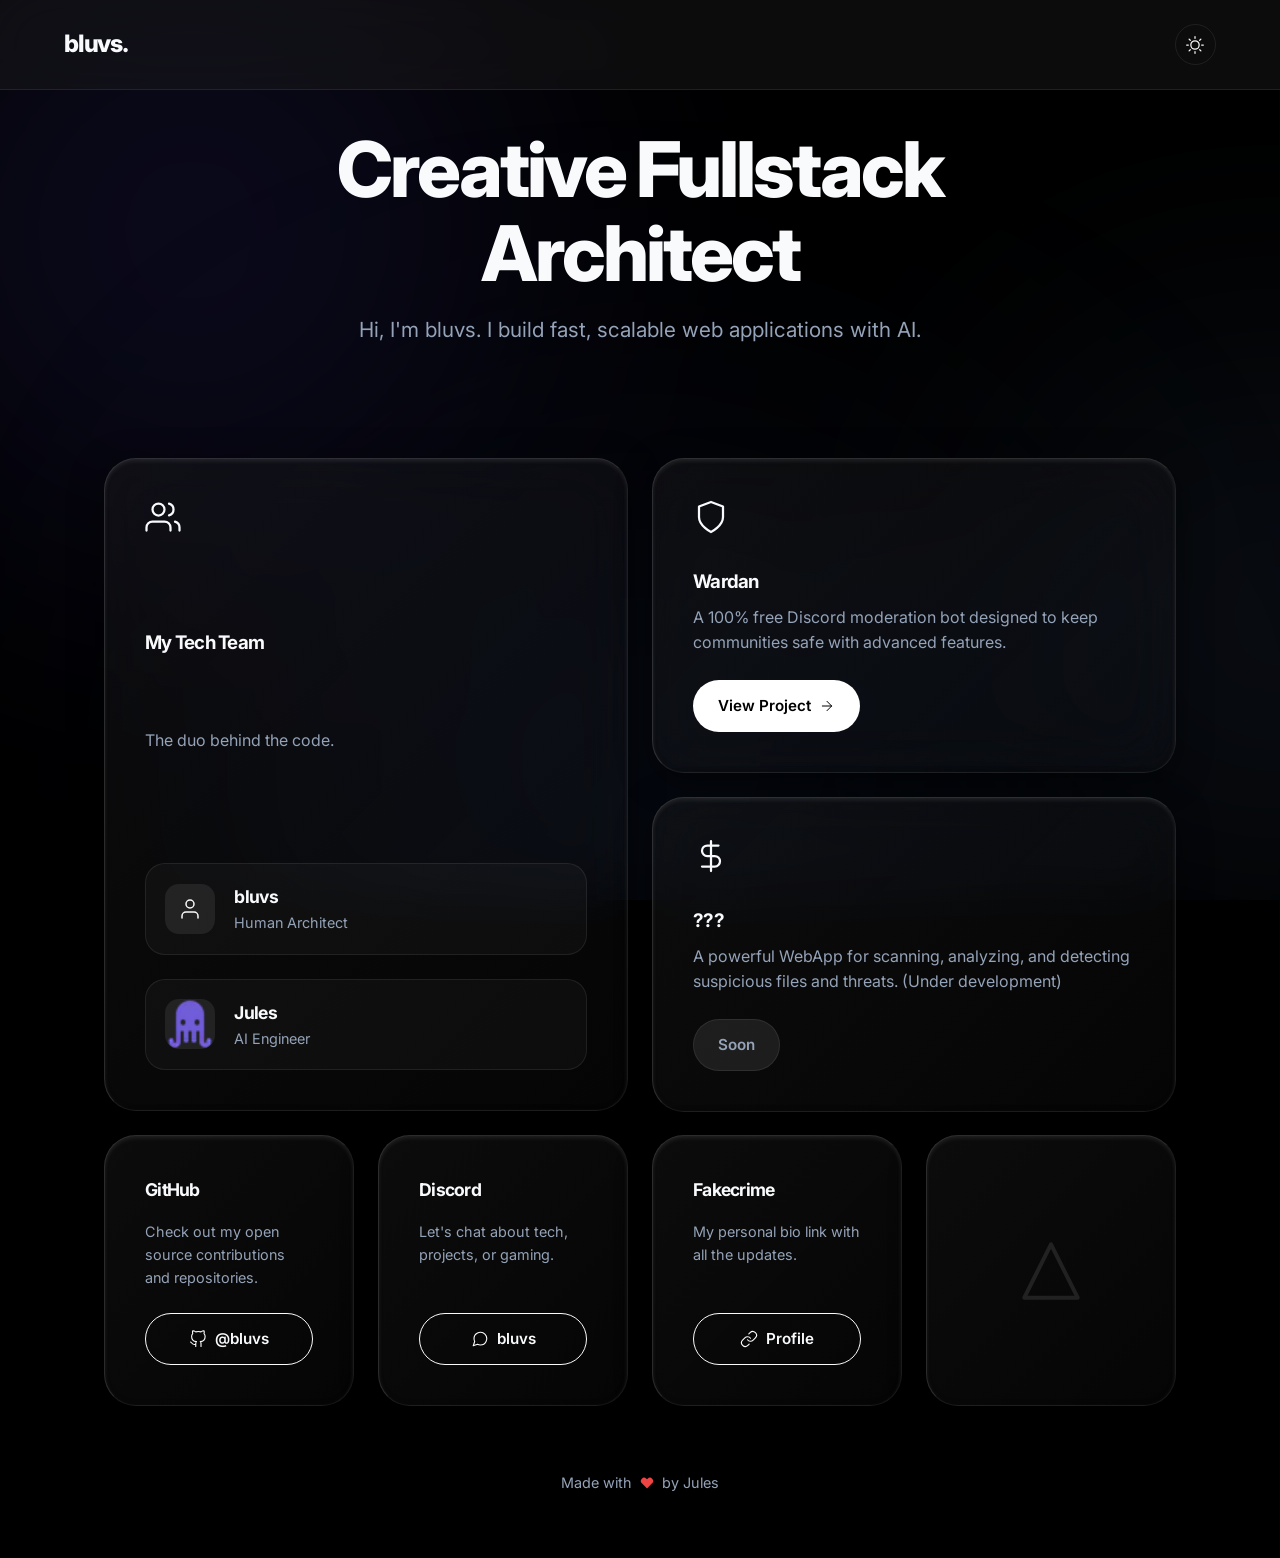
==== index.html @ ed8c50dc "style: enhance bento cards with a liquid glass effect This commit updates the CSS for the `.glass-ca" ====
<!DOCTYPE html>
<html lang="en">
<head>
    <meta charset="UTF-8">
    <meta name="viewport" content="width=device-width, initial-scale=1.0">
    <title>Bluvs - Portfolio</title>
    <link rel="preconnect" href="https://fonts.googleapis.com">
    <link rel="preconnect" href="https://fonts.gstatic.com" crossorigin>
    <link href="https://fonts.googleapis.com/css2?family=Inter:wght@300;400;500;600;700;800&display=swap" rel="stylesheet">
    <style>
        :root {
            /* Theme 1 (Default): Apple Dark - Midnight Space */
            --bg-base: #000000;
            --blob-1: #1e1b4b;
            --blob-2: #1e293b;
            --blob-3: #0f172a;
            --text-color: #f8fafc;
            --text-muted: #94a3b8;
            --glass-bg: rgba(30, 30, 30, 0.4);
            --glass-border: rgba(255, 255, 255, 0.08);
            --glass-shadow: rgba(0, 0, 0, 0.5);
            --glass-hover: rgba(50, 50, 50, 0.5);
            --accent: #ffffff;
            --accent-text: #000000;
        }

        [data-theme="theme-2"] {
            /* Theme 2: Apple Dark - Graphite */
            --bg-base: #0a0a0a;
            --blob-1: #27272a;
            --blob-2: #18181b;
            --blob-3: #000000;
            --text-color: #fafafa;
            --text-muted: #a1a1aa;
            --glass-bg: rgba(25, 25, 25, 0.5);
            --glass-border: rgba(255, 255, 255, 0.05);
            --glass-shadow: rgba(0, 0, 0, 0.6);
            --glass-hover: rgba(40, 40, 40, 0.6);
            --accent: #d4d4d8;
            --accent-text: #000000;
        }

        [data-theme="theme-3"] {
            /* Theme 3: Apple Light - Silver */
            --bg-base: #f5f5f7;
            --blob-1: #e2e8f0;
            --blob-2: #f1f5f9;
            --blob-3: #f8fafc;
            --text-color: #1d1d1f;
            --text-muted: #86868b;
            --glass-bg: rgba(255, 255, 255, 0.6);
            --glass-border: rgba(255, 255, 255, 0.8);
            --glass-shadow: rgba(0, 0, 0, 0.05);
            --glass-hover: rgba(255, 255, 255, 0.8);
            --accent: #000000;
            --accent-text: #ffffff;
        }

        [data-theme="theme-4"] {
            /* Theme 4: Apple Light - Starlight */
            --bg-base: #faf9f6;
            --blob-1: #f3f0eb;
            --blob-2: #faf8f5;
            --blob-3: #ffffff;
            --text-color: #1d1d1f;
            --text-muted: #86868b;
            --glass-bg: rgba(255, 255, 255, 0.5);
            --glass-border: rgba(255, 255, 255, 0.9);
            --glass-shadow: rgba(0, 0, 0, 0.06);
            --glass-hover: rgba(255, 255, 255, 0.9);
            --accent: #4a4a4a;
            --accent-text: #ffffff;
        }

        /* Base Resets */
        * { box-sizing: border-box; margin: 0; padding: 0; }
        body {
            background-color: var(--bg-base);
            color: var(--text-color);
            font-family: 'Inter', sans-serif;
            line-height: 1.6;
            overflow-x: hidden;
            -webkit-font-smoothing: antialiased;
            position: relative;
            transition: background-color 0.5s ease, color 0.5s ease;
        }

        /* Ambient Background (Subtle Apple-style) */
        .background {
            position: fixed;
            top: 0; left: 0; width: 100vw; height: 100vh;
            z-index: -1;
            overflow: hidden;
            background: var(--bg-base);
            transition: background 0.5s ease;
        }
        .blob {
            position: absolute;
            filter: blur(140px);
            opacity: 0.4; /* Very subtle */
            animation: float 25s infinite alternate;
            border-radius: 50%;
            transition: background 1s ease;
        }
        .blob-1 {
            top: -10%; left: -10%;
            width: 50vw; height: 50vw;
            background: var(--blob-1);
            animation-delay: 0s;
        }
        .blob-2 {
            top: 40%; right: -20%;
            width: 40vw; height: 40vw;
            background: var(--blob-2);
            animation-delay: -5s;
        }
        .blob-3 {
            bottom: -20%; left: 20%;
            width: 60vw; height: 50vw;
            background: var(--blob-3);
            animation-delay: -10s;
        }

        @keyframes float {
            0% { transform: translate(0, 0) scale(1); }
            33% { transform: translate(20px, -30px) scale(1.05); }
            66% { transform: translate(-15px, 15px) scale(0.95); }
            100% { transform: translate(0, 0) scale(1); }
        }

        /* Typography */
        h1, h2, h3, h4 {
            font-weight: 700;
            letter-spacing: -0.04em;
            margin-bottom: 0.5rem;
        }
        p { color: var(--text-muted); font-weight: 400; }

        svg {
            stroke: currentColor; fill: none;
            stroke-width: 1.5; stroke-linecap: round; stroke-linejoin: round;
        }

        /* Nav */
        nav {
            position: fixed; top: 0; width: 100%;
            display: flex; justify-content: space-between; align-items: center;
            padding: 1.5rem 5%; z-index: 1000;
            background: var(--glass-bg);
            backdrop-filter: blur(30px);
            -webkit-backdrop-filter: blur(30px);
            border-bottom: 1px solid var(--glass-border);
            transition: background 0.5s ease, border-color 0.5s ease;
        }
        .logo { font-size: 1.5rem; font-weight: 800; color: var(--text-color); text-decoration: none; letter-spacing: -0.05em; }

        .theme-btn {
            background: transparent;
            border: 1px solid var(--glass-border);
            color: var(--text-color);
            padding: 0.6rem; border-radius: 50%; cursor: pointer;
            transition: all 0.3s ease; display: flex; align-items: center; justify-content: center;
        }
        .theme-btn:hover { background: var(--glass-hover); transform: scale(1.05); }
        .theme-btn svg { width: 20px; height: 20px; }

        /* Layout */
        .container {
            max-width: 1200px; margin: 0 auto; padding: 8rem 5% 4rem;
        }

        /* Liquid Glass Card Base */
        .glass-card {
            background: linear-gradient(135deg, var(--glass-bg), rgba(255,255,255,0.02));
            backdrop-filter: blur(30px) saturate(120%);
            -webkit-backdrop-filter: blur(30px) saturate(120%);
            border: 1px solid var(--glass-border);
            border-top: 1px solid rgba(255, 255, 255, 0.15);
            border-left: 1px solid rgba(255, 255, 255, 0.15);
            border-radius: 32px;
            padding: 2.5rem;
            box-shadow:
                0 8px 32px var(--glass-shadow),
                inset 0 2px 4px rgba(255, 255, 255, 0.1),
                inset 0 -2px 4px rgba(0, 0, 0, 0.2);
            transition: transform 0.4s cubic-bezier(0.175, 0.885, 0.32, 1.275),
                        background 0.3s ease, box-shadow 0.3s ease, border-color 0.3s ease;
            position: relative;
            overflow: hidden;
        }
        .glass-card::before {
            content: '';
            position: absolute;
            top: 0; left: 0; right: 0; bottom: 0;
            border-radius: 32px;
            background: linear-gradient(180deg, rgba(255,255,255,0.1) 0%, rgba(255,255,255,0) 100%);
            opacity: 0;
            transition: opacity 0.4s ease;
            pointer-events: none;
        }
        .glass-card:hover {
            transform: translateY(-5px) scale(1.01);
            background: linear-gradient(135deg, var(--glass-hover), rgba(255,255,255,0.05));
            box-shadow:
                0 20px 50px var(--glass-shadow),
                inset 0 2px 6px rgba(255, 255, 255, 0.2),
                inset 0 -2px 6px rgba(0, 0, 0, 0.3);
        }
        .glass-card:hover::before {
            opacity: 1;
        }

        /* Hero */
        .hero {
            display: flex; flex-direction: column; align-items: center; text-align: center;
            margin-bottom: 5rem;
        }
        .hero-title { font-size: clamp(3rem, 6vw, 5.5rem); font-weight: 800; line-height: 1.1; margin-bottom: 1rem; }
        .hero-subtitle { font-size: clamp(1.1rem, 2vw, 1.3rem); max-width: 650px; margin: 0 auto 2rem; color: var(--text-muted); }

        /* Bento Grid */
        .bento-grid {
            display: grid;
            grid-template-columns: repeat(4, 1fr);
            gap: 1.5rem;
            auto-rows: minmax(200px, auto);
        }

        .bento-item { display: flex; flex-direction: column; justify-content: space-between; }
        .bento-item.span-2 { grid-column: span 2; }
        .bento-item.span-3 { grid-column: span 3; }
        .bento-item.span-4 { grid-column: span 4; }
        .bento-item.row-2 { grid-row: span 2; }

        @media (max-width: 900px) {
            .bento-grid { grid-template-columns: repeat(2, 1fr); }
            .bento-item.span-3 { grid-column: span 2; }
        }
        @media (max-width: 600px) {
            .bento-grid { grid-template-columns: 1fr; }
            .bento-item.span-2, .bento-item.span-3 { grid-column: span 1; }
        }

        /* Project Links & Buttons */
        .btn {
            display: inline-flex; align-items: center; gap: 0.5rem;
            background: var(--accent); color: var(--accent-text);
            padding: 0.8rem 1.5rem; border-radius: 99px;
            text-decoration: none; font-weight: 600; font-size: 0.95rem;
            transition: all 0.3s ease; border: 1px solid transparent;
            margin-top: auto; align-self: flex-start;
        }
        .btn:hover {
            transform: translateY(-2px);
            box-shadow: 0 10px 20px rgba(0, 0, 0, 0.2);
            opacity: 0.9;
        }

        .btn-outline {
            background: transparent; color: var(--text-color);
            border: 1px solid var(--text-color);
        }
        .btn-outline:hover {
            background: var(--text-color); color: var(--bg-base);
        }

        .btn-disabled {
            background: var(--glass-hover); color: var(--text-muted);
            pointer-events: none; border: 1px solid var(--glass-border);
        }

        .icon-wrapper { margin-bottom: 1.5rem; }
        .icon-wrapper svg { width: 36px; height: 36px; color: var(--text-color); }

        /* Team Profiles */
        .team-list {
            display: flex;
            flex-direction: column;
            gap: 1.5rem;
            margin-top: 1rem;
        }
        .team-profile {
            display: flex;
            align-items: center;
            gap: 1.2rem;
            background: rgba(255, 255, 255, 0.03);
            border: 1px solid var(--glass-border);
            padding: 1.2rem;
            border-radius: 20px;
            transition: all 0.3s ease;
        }
        .team-profile:hover {
            background: var(--glass-hover);
            transform: scale(1.02);
        }
        .profile-pic {
            width: 50px;
            height: 50px;
            border-radius: 14px;
            background: var(--glass-border);
            display: flex;
            align-items: center;
            justify-content: center;
            overflow: hidden;
        }
        .profile-pic img {
            width: 100%;
            height: 100%;
            object-fit: cover;
        }
        .profile-pic svg {
            width: 24px;
            height: 24px;
            color: var(--text-color);
        }
        .profile-info h4 {
            margin: 0;
            font-size: 1.1rem;
        }
        .profile-info p {
            margin: 0;
            font-size: 0.9rem;
            color: var(--text-muted);
        }

        /* 3D Unfold Animations */
        .reveal-3d {
            opacity: 0;
            transform: perspective(1200px) rotateX(-20deg) translateY(60px) scale(0.95);
            transform-origin: top center;
            transition: opacity 0.8s cubic-bezier(0.2, 0.8, 0.2, 1),
                        transform 0.8s cubic-bezier(0.2, 0.8, 0.2, 1);
        }
        .reveal-3d.active {
            opacity: 1;
            transform: perspective(1200px) rotateX(0deg) translateY(0) scale(1);
        }

        .footer {
            margin-top: 4rem;
            text-align: center;
            color: var(--text-muted);
            font-size: 0.9rem;
            display: flex;
            align-items: center;
            justify-content: center;
            gap: 0.5rem;
        }
        .footer svg { width: 14px; height: 14px; color: #ef4444; fill: #ef4444; stroke: none; }

    </style>
</head>
<body>

    <div class="background">
        <div class="blob blob-1"></div>
        <div class="blob blob-2"></div>
        <div class="blob blob-3"></div>
    </div>

    <nav>
        <a href="#" class="logo">bluvs.</a>
        <button class="theme-btn" id="themeToggle" aria-label="Toggle Theme">
            <svg viewBox="0 0 24 24"><path d="M12 2v2M12 20v2M4.93 4.93l1.41 1.41M17.66 17.66l1.41 1.41M2 12h2M20 12h2M6.34 17.66l-1.41 1.41M19.07 4.93l-1.41 1.41M12 7a5 5 0 1 0 0 10 5 5 0 0 0 0-10z"/></svg>
        </button>
    </nav>

    <div class="container">
        <!-- Hero Section -->
        <div class="hero reveal-3d">
            <h1 class="hero-title">Creative Fullstack<br>Architect</h1>
            <p class="hero-subtitle">Hi, I'm bluvs. I build fast, scalable web applications with AI.</p>
        </div>

        <!-- Bento Grid Layout -->
        <div class="bento-grid">

            <!-- Tech Team (Large Card) -->
            <div class="glass-card bento-item span-2 row-2 reveal-3d" style="transition-delay: 0.1s;">
                <div class="icon-wrapper">
                    <svg viewBox="0 0 24 24"><path d="M17 21v-2a4 4 0 0 0-4-4H5a4 4 0 0 0-4 4v2"/><circle cx="9" cy="7" r="4"/><path d="M23 21v-2a4 4 0 0 0-3-3.87"/><path d="M16 3.13a4 4 0 0 1 0 7.75"/></svg>
                </div>
                <h3 style="margin-bottom: 0.5rem;">My Tech Team</h3>
                <p style="margin-bottom: 2rem;">The duo behind the code.</p>

                <div class="team-list">
                    <div class="team-profile">
                        <div class="profile-pic">
                            <svg viewBox="0 0 24 24"><path d="M20 21v-2a4 4 0 0 0-4-4H8a4 4 0 0 0-4 4v2"/><circle cx="12" cy="7" r="4"/></svg>
                        </div>
                        <div class="profile-info">
                            <h4>bluvs</h4>
                            <p>Human Architect</p>
                        </div>
                    </div>

                    <div class="team-profile">
                        <div class="profile-pic">
                            <img src="jules.png" alt="Jules">
                        </div>
                        <div class="profile-info">
                            <h4>Jules</h4>
                            <p>AI Engineer</p>
                        </div>
                    </div>
                </div>
            </div>

            <!-- Project 1 -->
            <div class="glass-card bento-item span-2 reveal-3d" style="transition-delay: 0.2s;">
                <div class="icon-wrapper">
                    <svg viewBox="0 0 24 24"><path d="M12 22s8-4 8-10V5l-8-3-8 3v7c0 6 8 10 8 10z"/></svg>
                </div>
                <h3 style="margin-bottom: 0.5rem;">Wardan</h3>
                <p style="margin-bottom: 1.5rem;">A 100% free Discord moderation bot designed to keep communities safe with advanced features.</p>
                <a href="https://wardan.is-a.bot" target="_blank" class="btn">
                    View Project
                    <svg viewBox="0 0 24 24" style="width: 16px; height: 16px;"><path d="M5 12h14M12 5l7 7-7 7"/></svg>
                </a>
            </div>

            <!-- Project 2 -->
            <div class="glass-card bento-item span-2 reveal-3d" style="transition-delay: 0.3s;">
                <div class="icon-wrapper">
                    <svg viewBox="0 0 24 24"><path d="M12 2v20M17 5H9.5a3.5 3.5 0 0 0 0 7h5a3.5 3.5 0 0 1 0 7H6"/></svg>
                </div>
                <h3 style="margin-bottom: 0.5rem;">???</h3>
                <p style="margin-bottom: 1.5rem;">A powerful WebApp for scanning, analyzing, and detecting suspicious files and threats. (Under development)</p>
                <a href="#" class="btn btn-disabled">
                    Soon
                </a>
            </div>

            <!-- Contact Section (Bento items) -->
            <div class="glass-card bento-item reveal-3d" style="transition-delay: 0.1s;">
                <h3 style="font-size: 1.1rem; margin-bottom: 1rem;">GitHub</h3>
                <p style="font-size: 0.9rem; margin-bottom: 1.5rem;">Check out my open source contributions and repositories.</p>
                <a href="https://github.com/bluvs" target="_blank" class="btn btn-outline" style="width: 100%; justify-content: center;">
                    <svg viewBox="0 0 24 24" style="width: 18px; height: 18px;"><path d="M9 19c-5 1.5-5-2.5-7-3m14 6v-3.87a3.37 3.37 0 0 0-.94-2.61c3.14-.35 6.44-1.54 6.44-7A5.44 5.44 0 0 0 20 4.77 5.07 5.07 0 0 0 19.91 1S18.73.65 16 2.48a13.38 13.38 0 0 0-7 0C6.27.65 5.09 1 5.09 1A5.07 5.07 0 0 0 5 4.77a5.44 5.44 0 0 0-1.5 3.78c0 5.42 3.3 6.61 6.44 7A3.37 3.37 0 0 0 9 18.13V22"/></svg>
                    @bluvs
                </a>
            </div>

            <div class="glass-card bento-item reveal-3d" style="transition-delay: 0.2s;">
                <h3 style="font-size: 1.1rem; margin-bottom: 1rem;">Discord</h3>
                <p style="font-size: 0.9rem; margin-bottom: 1.5rem;">Let's chat about tech, projects, or gaming.</p>
                <a href="http://discord.com/users/265928295793688596" target="_blank" class="btn btn-outline" style="width: 100%; justify-content: center;">
                    <svg viewBox="0 0 24 24" style="width: 18px; height: 18px;"><path d="M21 11.5a8.38 8.38 0 0 1-.9 3.8 8.5 8.5 0 0 1-7.6 4.7 8.38 8.38 0 0 1-3.8-.9L3 21l1.9-5.7a8.38 8.38 0 0 1-.9-3.8 8.5 8.5 0 0 1 4.7-7.6 8.38 8.38 0 0 1 3.8-.9h.5a8.48 8.48 0 0 1 8 8v.5z"/></svg>
                    bluvs
                </a>
            </div>

            <div class="glass-card bento-item reveal-3d" style="transition-delay: 0.3s;">
                <h3 style="font-size: 1.1rem; margin-bottom: 1rem;">Fakecrime</h3>
                <p style="font-size: 0.9rem; margin-bottom: 1.5rem;">My personal bio link with all the updates.</p>
                <a href="https://fakecrime.bio/bluvs" target="_blank" class="btn btn-outline" style="width: 100%; justify-content: center;">
                    <svg viewBox="0 0 24 24" style="width: 18px; height: 18px;"><path d="M10 13a5 5 0 0 0 7.54.54l3-3a5 5 0 0 0-7.07-7.07l-1.72 1.71"/><path d="M14 11a5 5 0 0 0-7.54-.54l-3 3a5 5 0 0 0 7.07 7.07l1.71-1.71"/></svg>
                    Profile
                </a>
            </div>

            <div class="glass-card bento-item span-1 reveal-3d" style="transition-delay: 0.4s; align-items: center; justify-content: center; min-height: 200px;">
                <svg viewBox="0 0 24 24" style="width: 64px; height: 64px; opacity: 0.1;"><polygon points="12 2 2 22 22 22 12 2"/></svg>
            </div>

        </div>

        <div class="footer reveal-3d" style="transition-delay: 0.5s;">
            Made with <svg viewBox="0 0 24 24"><path d="M20.84 4.61a5.5 5.5 0 0 0-7.78 0L12 5.67l-1.06-1.06a5.5 5.5 0 0 0-7.78 7.78l1.06 1.06L12 21.23l7.78-7.78 1.06-1.06a5.5 5.5 0 0 0 0-7.78z"/></svg> by Jules
        </div>
    </div>

    <script>
        // Theme Toggler
        const themes = ['theme-1', 'theme-2', 'theme-3', 'theme-4'];
        let currentThemeIndex = 0;
        const themeBtn = document.getElementById('themeToggle');
        const root = document.documentElement;

        const savedTheme = localStorage.getItem('bluvs-theme');
        if (savedTheme) {
            currentThemeIndex = themes.indexOf(savedTheme);
            if (currentThemeIndex !== -1 && savedTheme !== 'theme-1') {
                root.setAttribute('data-theme', savedTheme);
            } else if (currentThemeIndex === -1) {
                currentThemeIndex = 0;
            }
        }

        themeBtn.addEventListener('click', () => {
            currentThemeIndex = (currentThemeIndex + 1) % themes.length;
            const newTheme = themes[currentThemeIndex];

            if (newTheme === 'theme-1') {
                root.removeAttribute('data-theme');
            } else {
                root.setAttribute('data-theme', newTheme);
            }
            localStorage.setItem('bluvs-theme', newTheme);
        });

        // 3D Unfold Scroll Animations
        const observerOptions = {
            root: null,
            rootMargin: '0px',
            threshold: 0.1
        };

        const observer = new IntersectionObserver((entries, observer) => {
            entries.forEach(entry => {
                if (entry.isIntersecting) {
                    entry.target.classList.add('active');
                    // Stop observing once animated
                    observer.unobserve(entry.target);
                }
            });
        }, observerOptions);

        document.querySelectorAll('.reveal-3d').forEach(el => {
            observer.observe(el);
        });

        // Initial trigger for elements already in viewport
        setTimeout(() => {
            document.querySelectorAll('.reveal-3d').forEach(el => {
                const rect = el.getBoundingClientRect();
                if (rect.top < window.innerHeight) {
                    el.classList.add('active');
                }
            });
        }, 100);
    </script>
</body>
</html>
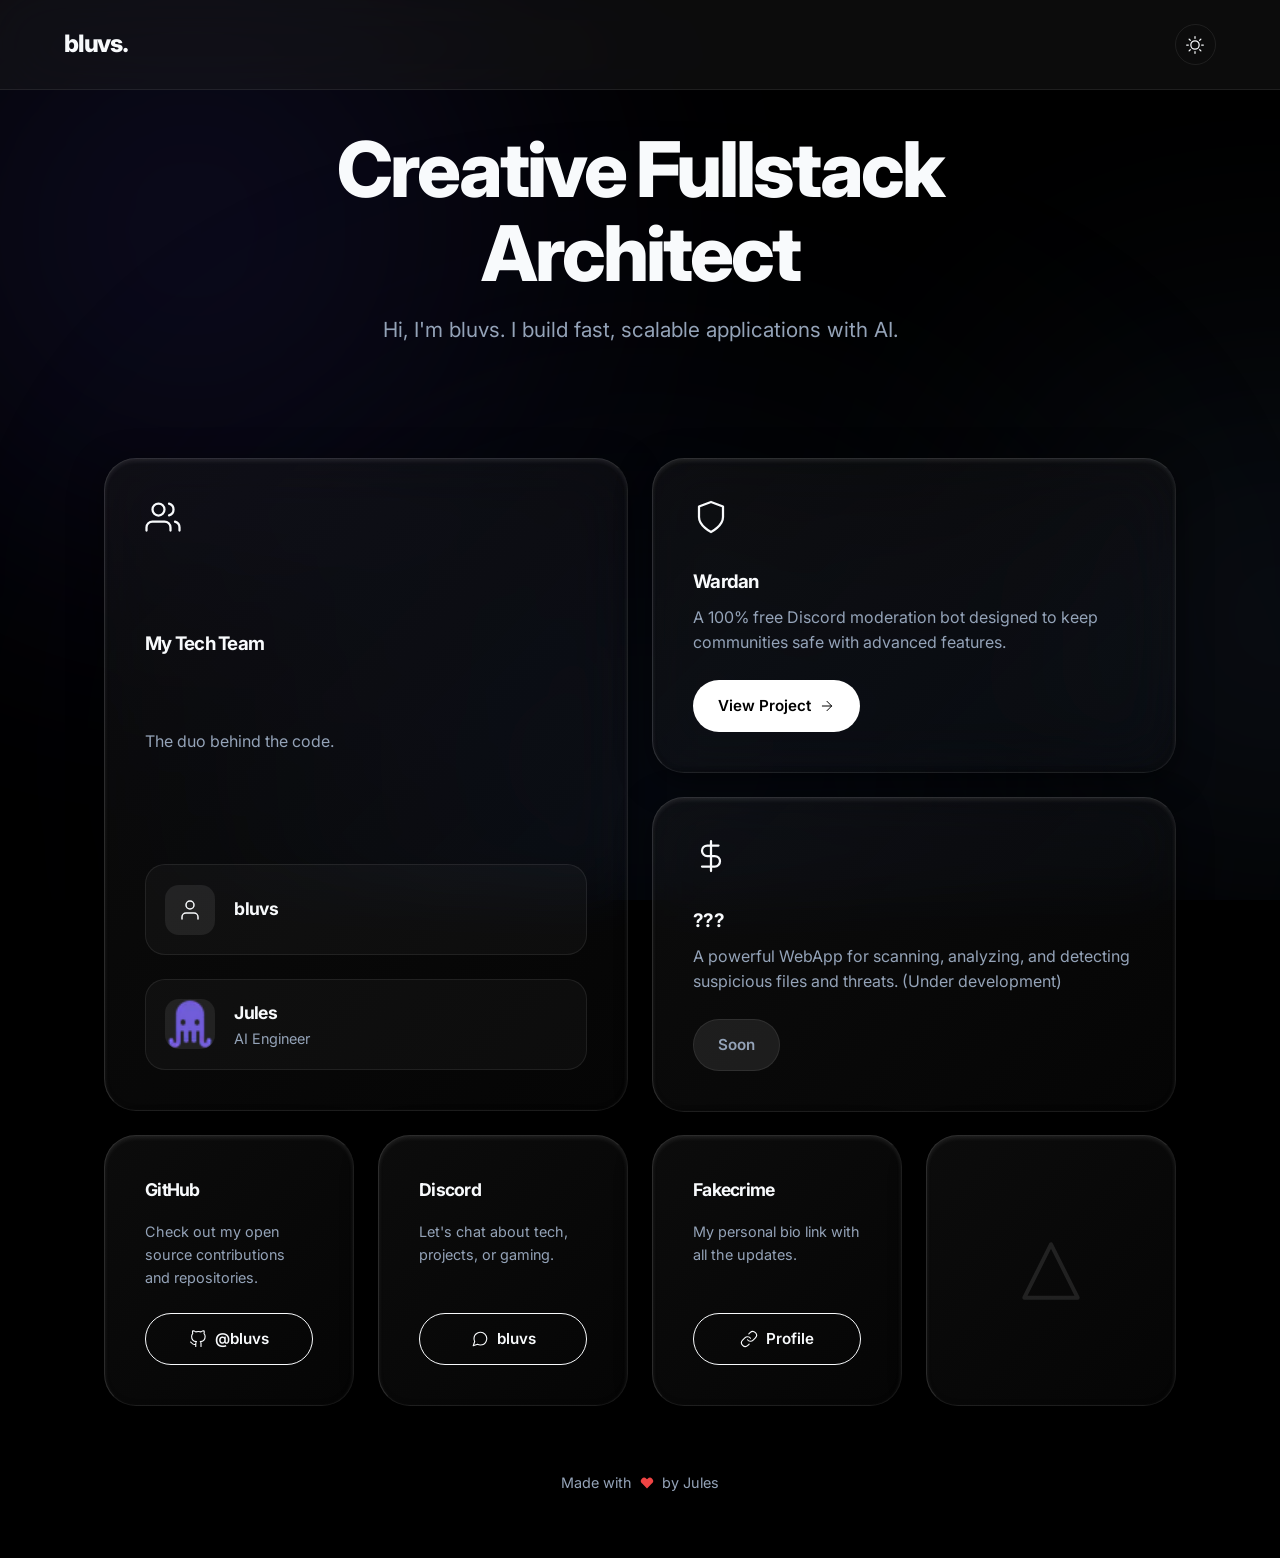
==== commit 358f7883: "Merge pull request #5 from bluvs/feat/modern-cartoon-portfolio-18391087616760315101 style: enhance b" ====
--- a/index.html
+++ b/index.html
@@ -369,7 +369,7 @@
         <!-- Hero Section -->
         <div class="hero reveal-3d">
             <h1 class="hero-title">Creative Fullstack<br>Architect</h1>
-            <p class="hero-subtitle">Hi, I'm bluvs. I build fast, scalable web applications with AI.</p>
+            <p class="hero-subtitle">Hi, I'm bluvs. I build fast, scalable applications with AI.</p>
         </div>
 
         <!-- Bento Grid Layout -->
@@ -390,7 +390,7 @@
                         </div>
                         <div class="profile-info">
                             <h4>bluvs</h4>
-                            <p>Human Architect</p>
+                            <p></p>
                         </div>
                     </div>
 
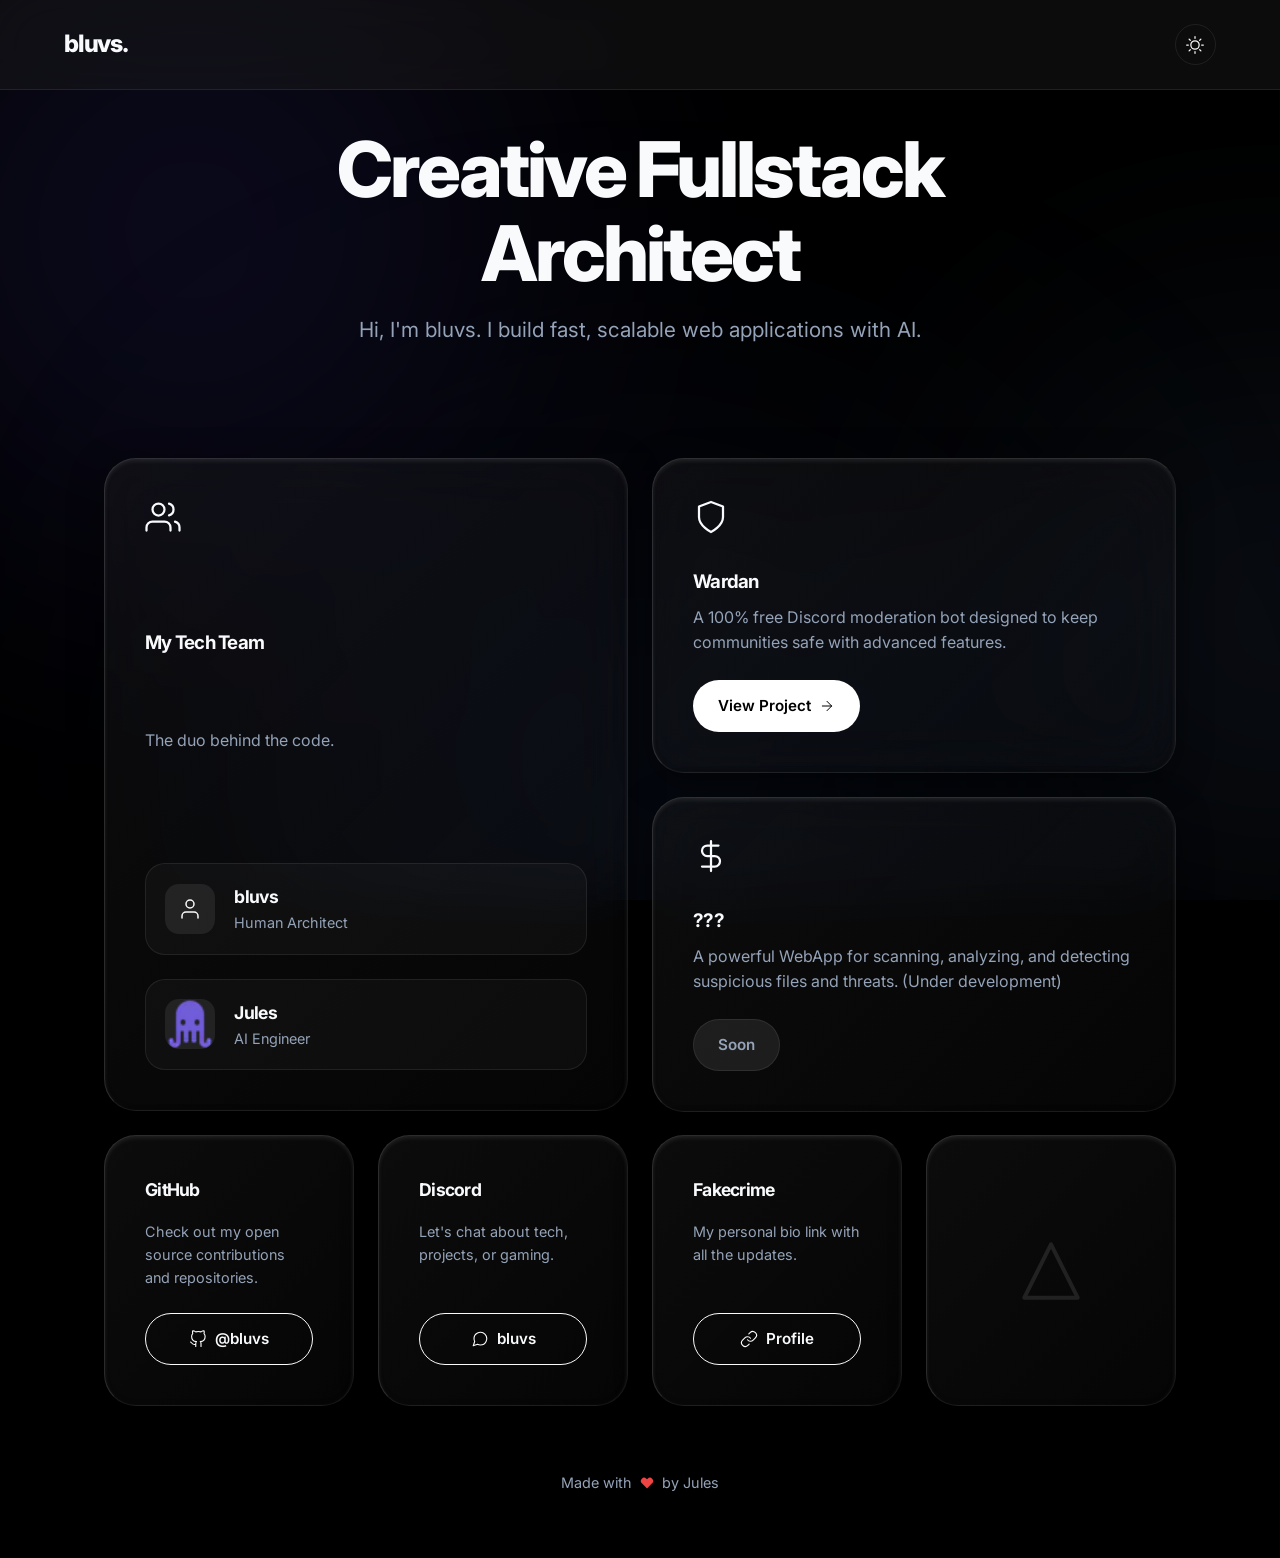
==== commit 5e90dfac: "style: add vibrant color streaks to light themes This commit modifies the CSS variables for the two " ====
--- a/index.html
+++ b/index.html
@@ -41,34 +41,34 @@
         }
 
         [data-theme="theme-3"] {
-            /* Theme 3: Apple Light - Silver */
-            --bg-base: #f5f5f7;
-            --blob-1: #e2e8f0;
-            --blob-2: #f1f5f9;
-            --blob-3: #f8fafc;
+            /* Theme 3: Apple Light - Pink & Purple Streaks */
+            --bg-base: #fdfdfd;
+            --blob-1: #ff7eb3; /* Vibrant Pink */
+            --blob-2: #ff758c; /* Warm Pink */
+            --blob-3: #c282ff; /* Soft Purple */
             --text-color: #1d1d1f;
             --text-muted: #86868b;
-            --glass-bg: rgba(255, 255, 255, 0.6);
-            --glass-border: rgba(255, 255, 255, 0.8);
+            --glass-bg: rgba(255, 255, 255, 0.65);
+            --glass-border: rgba(255, 255, 255, 0.9);
             --glass-shadow: rgba(0, 0, 0, 0.05);
-            --glass-hover: rgba(255, 255, 255, 0.8);
-            --accent: #000000;
+            --glass-hover: rgba(255, 255, 255, 0.85);
+            --accent: #d946ef;
             --accent-text: #ffffff;
         }
 
         [data-theme="theme-4"] {
-            /* Theme 4: Apple Light - Starlight */
-            --bg-base: #faf9f6;
-            --blob-1: #f3f0eb;
-            --blob-2: #faf8f5;
-            --blob-3: #ffffff;
+            /* Theme 4: Apple Light - Yellow & Orange Streaks */
+            --bg-base: #fdfdfd;
+            --blob-1: #fde047; /* Bright Yellow */
+            --blob-2: #fbbf24; /* Amber */
+            --blob-3: #fb923c; /* Orange */
             --text-color: #1d1d1f;
             --text-muted: #86868b;
-            --glass-bg: rgba(255, 255, 255, 0.5);
+            --glass-bg: rgba(255, 255, 255, 0.65);
             --glass-border: rgba(255, 255, 255, 0.9);
             --glass-shadow: rgba(0, 0, 0, 0.06);
-            --glass-hover: rgba(255, 255, 255, 0.9);
-            --accent: #4a4a4a;
+            --glass-hover: rgba(255, 255, 255, 0.85);
+            --accent: #ea580c;
             --accent-text: #ffffff;
         }
 
@@ -369,7 +369,7 @@
         <!-- Hero Section -->
         <div class="hero reveal-3d">
             <h1 class="hero-title">Creative Fullstack<br>Architect</h1>
-            <p class="hero-subtitle">Hi, I'm bluvs. I build fast, scalable applications with AI.</p>
+            <p class="hero-subtitle">Hi, I'm bluvs. I build fast, scalable web applications with AI.</p>
         </div>
 
         <!-- Bento Grid Layout -->
@@ -390,7 +390,7 @@
                         </div>
                         <div class="profile-info">
                             <h4>bluvs</h4>
-                            <p></p>
+                            <p>Human Architect</p>
                         </div>
                     </div>
 
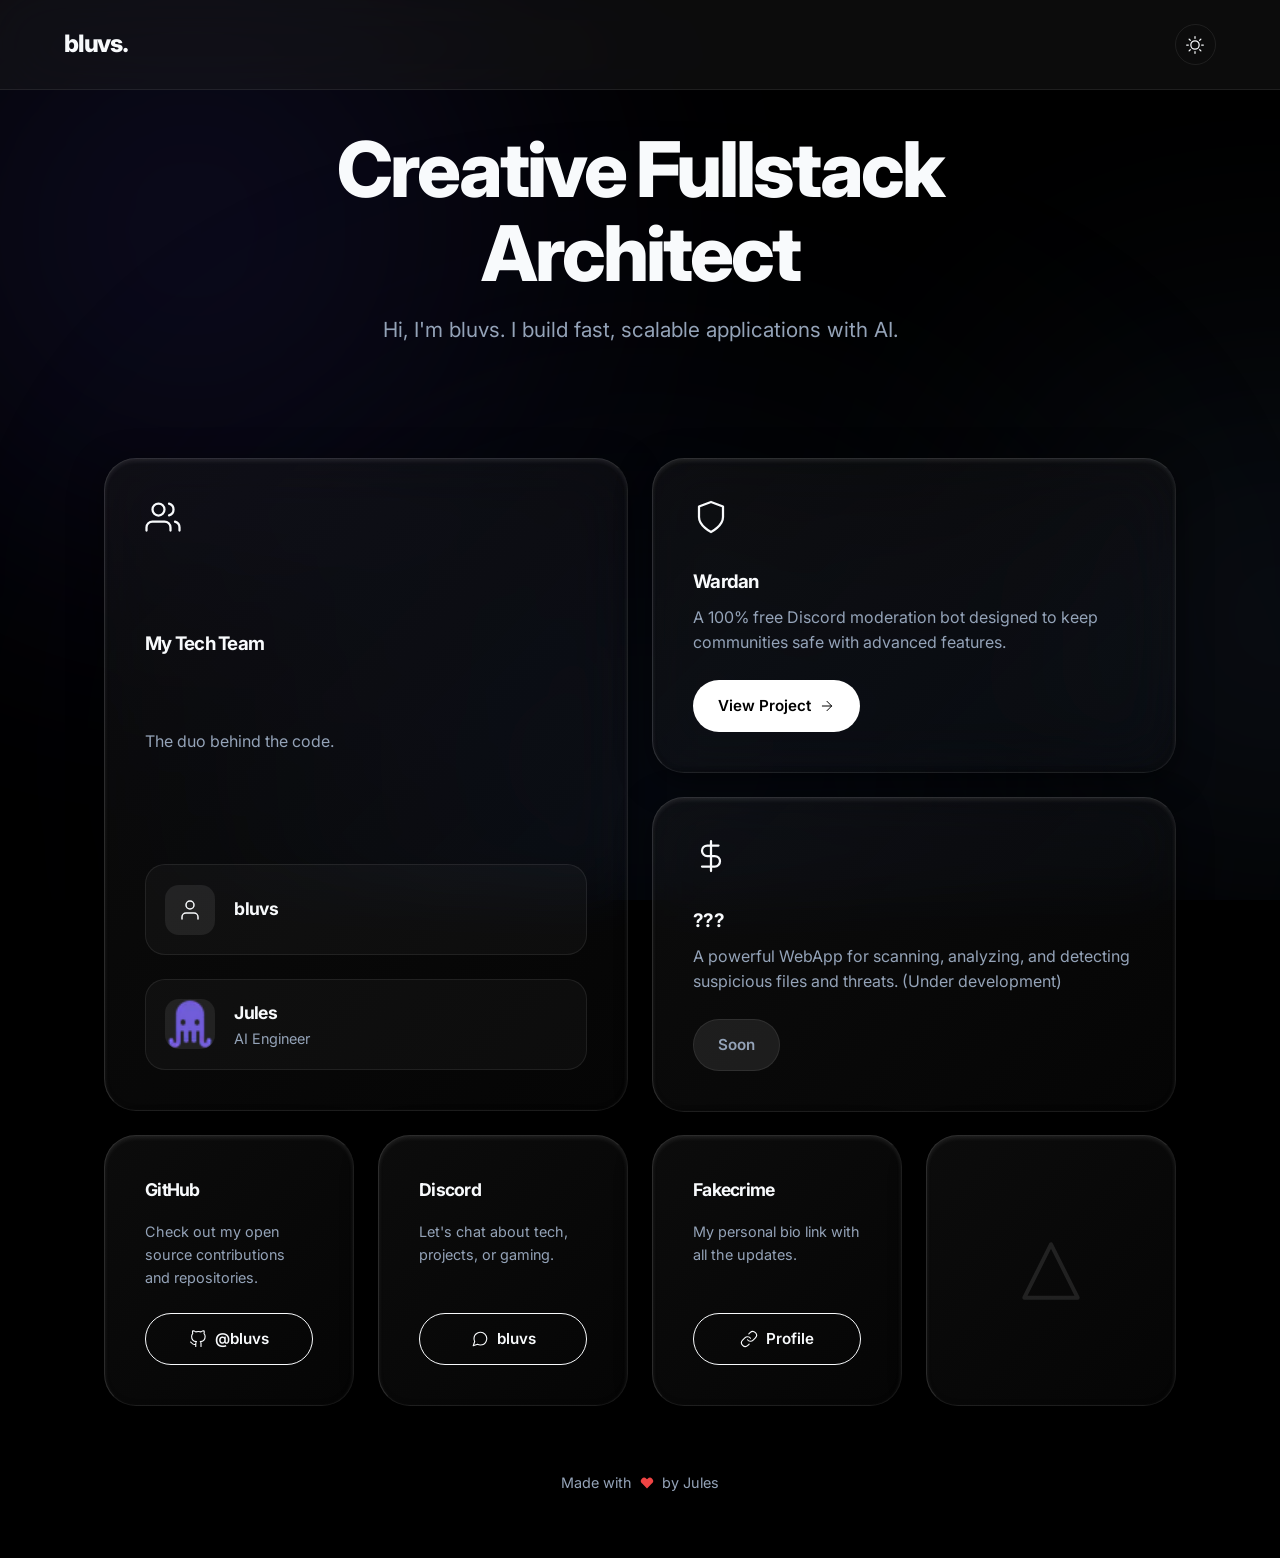
==== commit 44b4fc6e: "Merge pull request #6 from bluvs/feat/modern-cartoon-portfolio-18391087616760315101 style: add vibra" ====
--- a/index.html
+++ b/index.html
@@ -369,7 +369,7 @@
         <!-- Hero Section -->
         <div class="hero reveal-3d">
             <h1 class="hero-title">Creative Fullstack<br>Architect</h1>
-            <p class="hero-subtitle">Hi, I'm bluvs. I build fast, scalable web applications with AI.</p>
+            <p class="hero-subtitle">Hi, I'm bluvs. I build fast, scalable applications with AI.</p>
         </div>
 
         <!-- Bento Grid Layout -->
@@ -390,7 +390,7 @@
                         </div>
                         <div class="profile-info">
                             <h4>bluvs</h4>
-                            <p>Human Architect</p>
+                            <p></p>
                         </div>
                     </div>
 
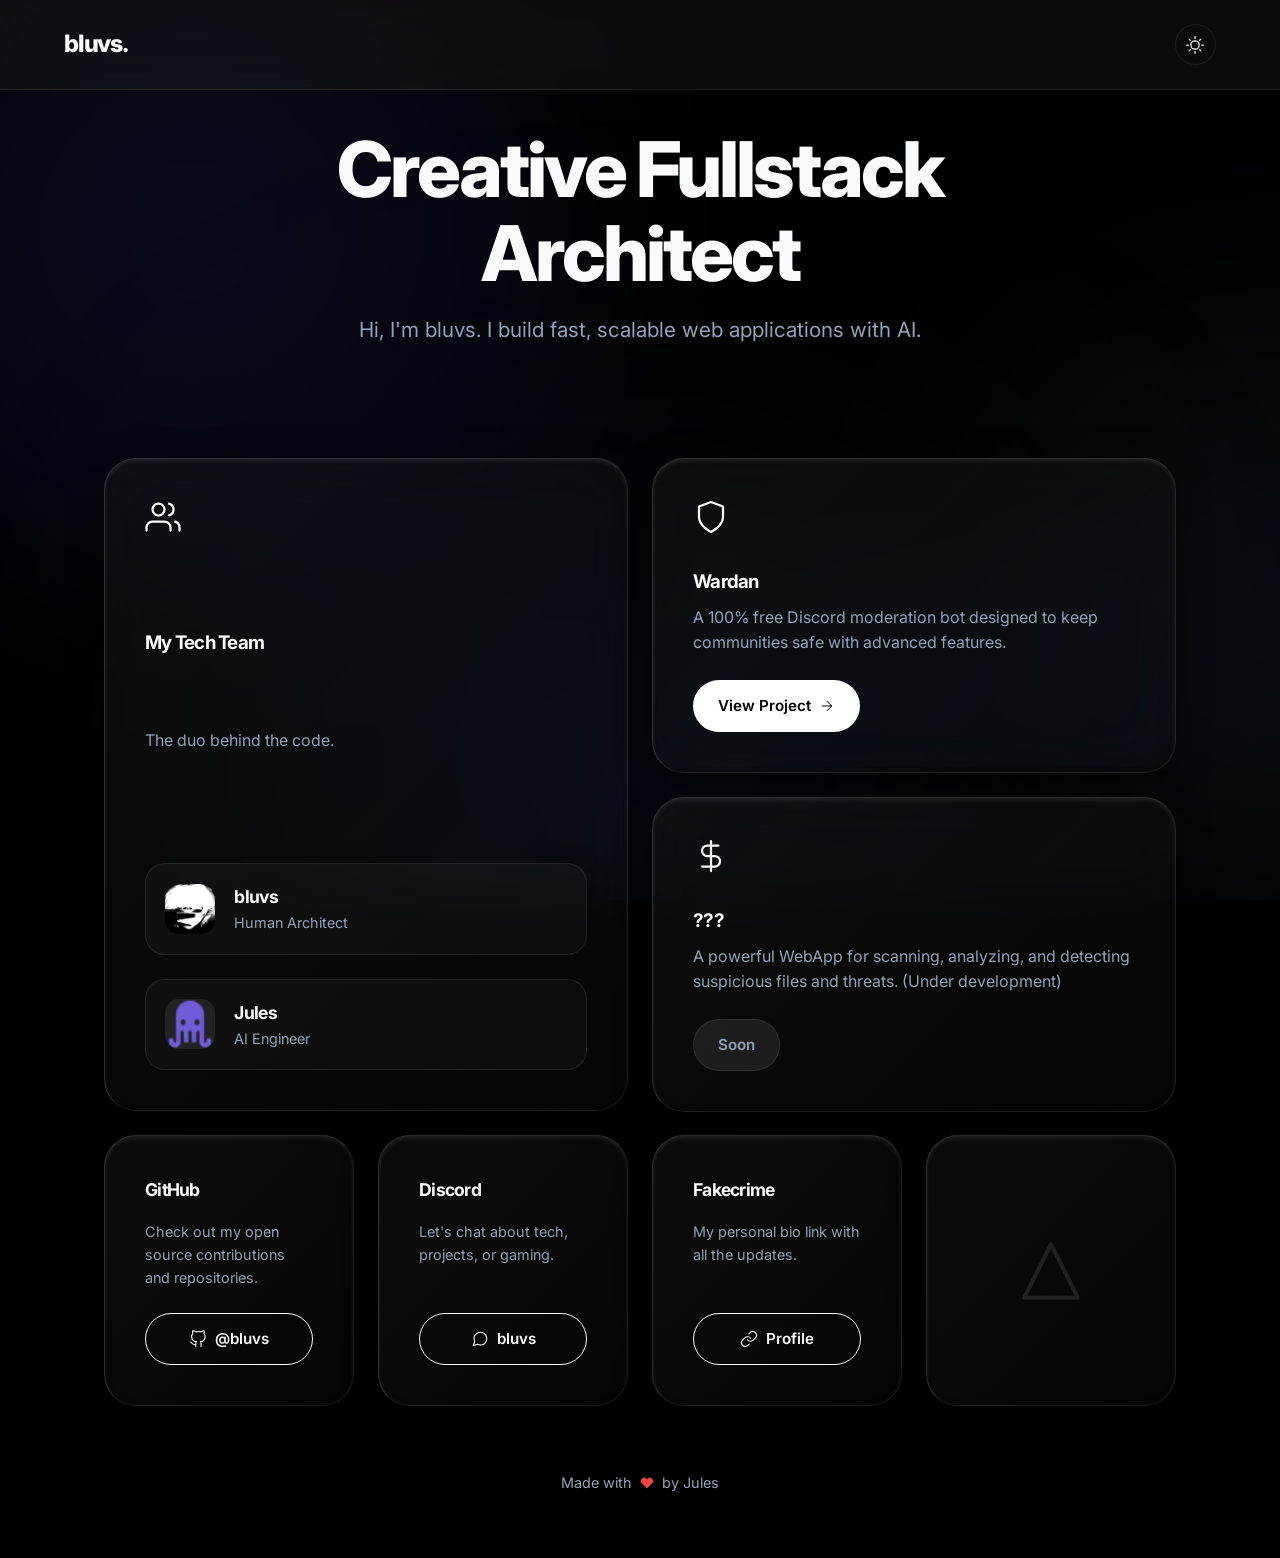
==== commit 30d914bf: "fix: apply correct image for jules profile picture This commit replaces the placeholder SVG icon in " ====
--- a/index.html
+++ b/index.html
@@ -369,7 +369,7 @@
         <!-- Hero Section -->
         <div class="hero reveal-3d">
             <h1 class="hero-title">Creative Fullstack<br>Architect</h1>
-            <p class="hero-subtitle">Hi, I'm bluvs. I build fast, scalable applications with AI.</p>
+            <p class="hero-subtitle">Hi, I'm bluvs. I build fast, scalable web applications with AI.</p>
         </div>
 
         <!-- Bento Grid Layout -->
@@ -386,11 +386,11 @@
                 <div class="team-list">
                     <div class="team-profile">
                         <div class="profile-pic">
-                            <svg viewBox="0 0 24 24"><path d="M20 21v-2a4 4 0 0 0-4-4H8a4 4 0 0 0-4 4v2"/><circle cx="12" cy="7" r="4"/></svg>
+                            <img src="bluvs.png" alt="bluvs">
                         </div>
                         <div class="profile-info">
                             <h4>bluvs</h4>
-                            <p></p>
+                            <p>Human Architect</p>
                         </div>
                     </div>
 
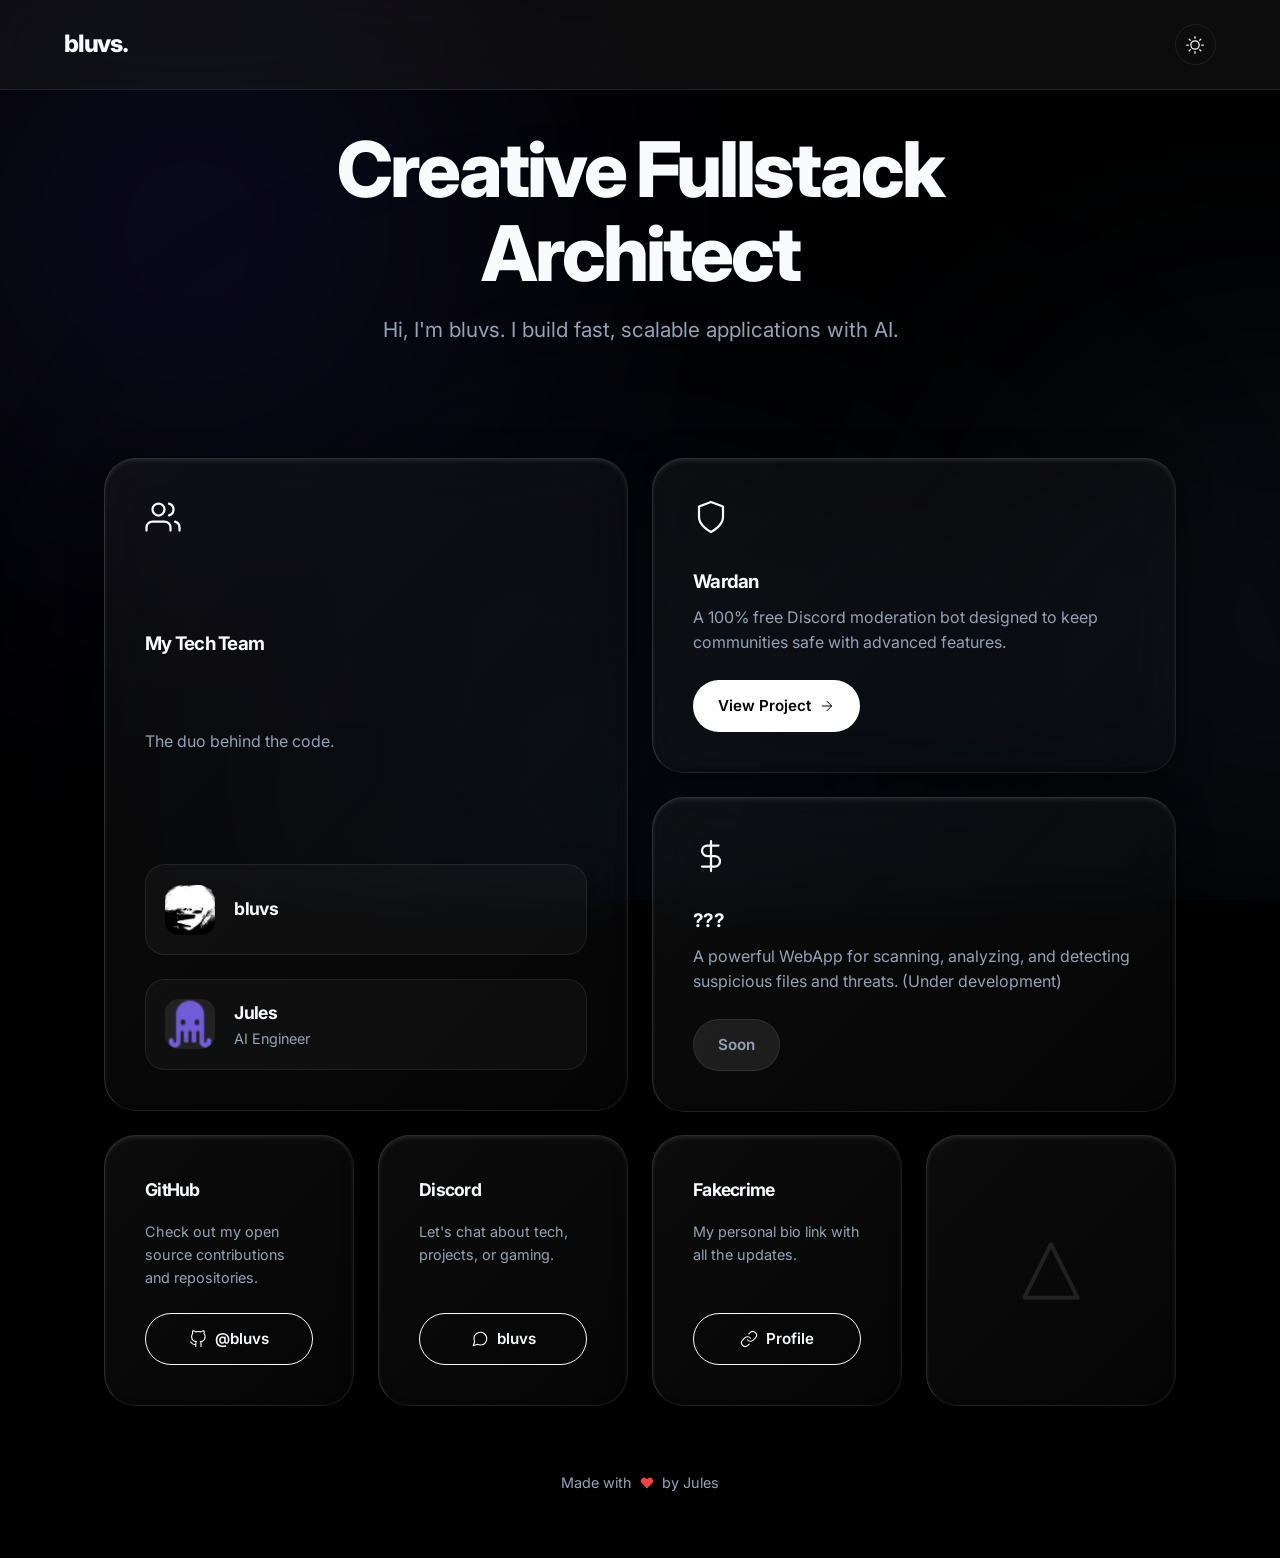
==== commit 620875ac: "Merge pull request #7 from bluvs/feat/modern-cartoon-portfolio-18391087616760315101 fix: apply corre" ====
--- a/index.html
+++ b/index.html
@@ -369,7 +369,7 @@
         <!-- Hero Section -->
         <div class="hero reveal-3d">
             <h1 class="hero-title">Creative Fullstack<br>Architect</h1>
-            <p class="hero-subtitle">Hi, I'm bluvs. I build fast, scalable web applications with AI.</p>
+            <p class="hero-subtitle">Hi, I'm bluvs. I build fast, scalable applications with AI.</p>
         </div>
 
         <!-- Bento Grid Layout -->
@@ -390,7 +390,7 @@
                         </div>
                         <div class="profile-info">
                             <h4>bluvs</h4>
-                            <p>Human Architect</p>
+                            <p></p>
                         </div>
                     </div>
 
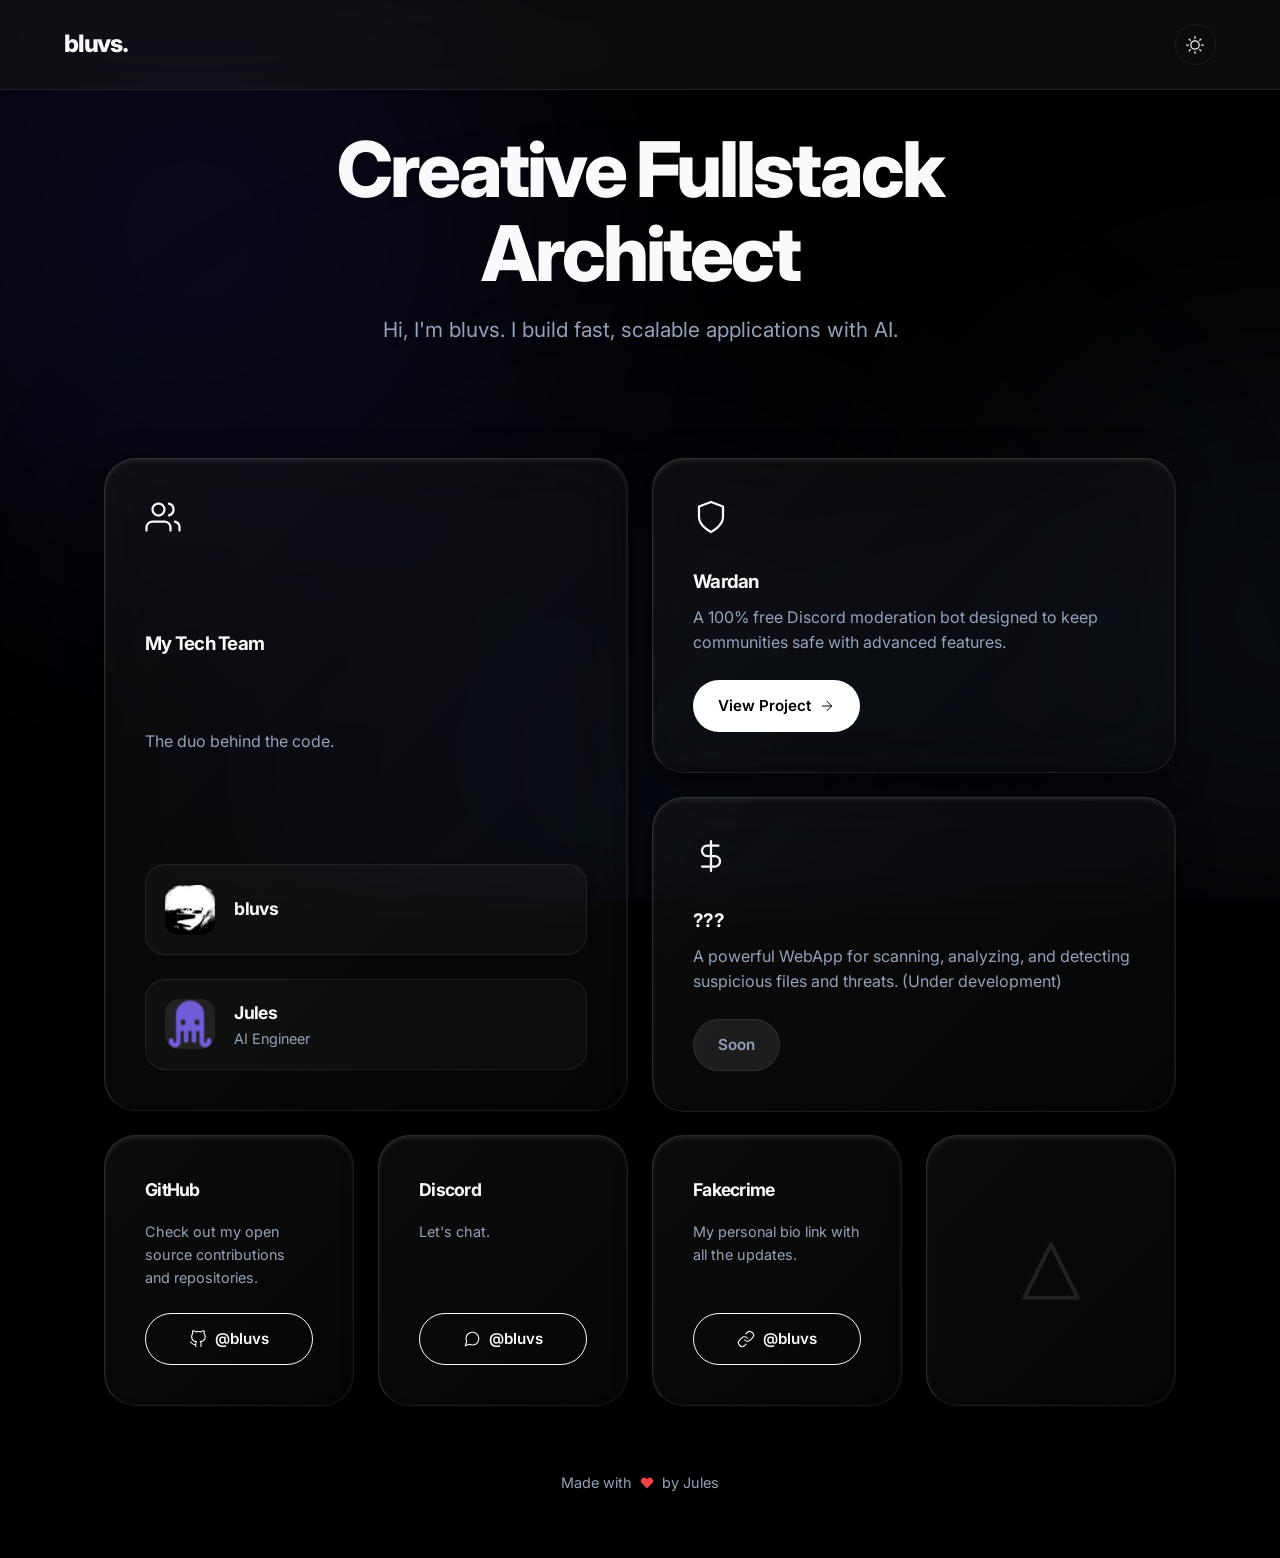
==== commit f0c1f8aa: "Add files via upload" ====
--- a/index.html
+++ b/index.html
@@ -3,7 +3,7 @@
 <head>
     <meta charset="UTF-8">
     <meta name="viewport" content="width=device-width, initial-scale=1.0">
-    <title>Bluvs - Portfolio</title>
+    <title>bluvs</title>
     <link rel="preconnect" href="https://fonts.googleapis.com">
     <link rel="preconnect" href="https://fonts.gstatic.com" crossorigin>
     <link href="https://fonts.googleapis.com/css2?family=Inter:wght@300;400;500;600;700;800&display=swap" rel="stylesheet">
@@ -443,10 +443,10 @@
 
             <div class="glass-card bento-item reveal-3d" style="transition-delay: 0.2s;">
                 <h3 style="font-size: 1.1rem; margin-bottom: 1rem;">Discord</h3>
-                <p style="font-size: 0.9rem; margin-bottom: 1.5rem;">Let's chat about tech, projects, or gaming.</p>
+                <p style="font-size: 0.9rem; margin-bottom: 1.5rem;">Let's chat.</p>
                 <a href="http://discord.com/users/265928295793688596" target="_blank" class="btn btn-outline" style="width: 100%; justify-content: center;">
                     <svg viewBox="0 0 24 24" style="width: 18px; height: 18px;"><path d="M21 11.5a8.38 8.38 0 0 1-.9 3.8 8.5 8.5 0 0 1-7.6 4.7 8.38 8.38 0 0 1-3.8-.9L3 21l1.9-5.7a8.38 8.38 0 0 1-.9-3.8 8.5 8.5 0 0 1 4.7-7.6 8.38 8.38 0 0 1 3.8-.9h.5a8.48 8.48 0 0 1 8 8v.5z"/></svg>
-                    bluvs
+                    @bluvs
                 </a>
             </div>
 
@@ -455,7 +455,7 @@
                 <p style="font-size: 0.9rem; margin-bottom: 1.5rem;">My personal bio link with all the updates.</p>
                 <a href="https://fakecrime.bio/bluvs" target="_blank" class="btn btn-outline" style="width: 100%; justify-content: center;">
                     <svg viewBox="0 0 24 24" style="width: 18px; height: 18px;"><path d="M10 13a5 5 0 0 0 7.54.54l3-3a5 5 0 0 0-7.07-7.07l-1.72 1.71"/><path d="M14 11a5 5 0 0 0-7.54-.54l-3 3a5 5 0 0 0 7.07 7.07l1.71-1.71"/></svg>
-                    Profile
+                    @bluvs
                 </a>
             </div>
 
